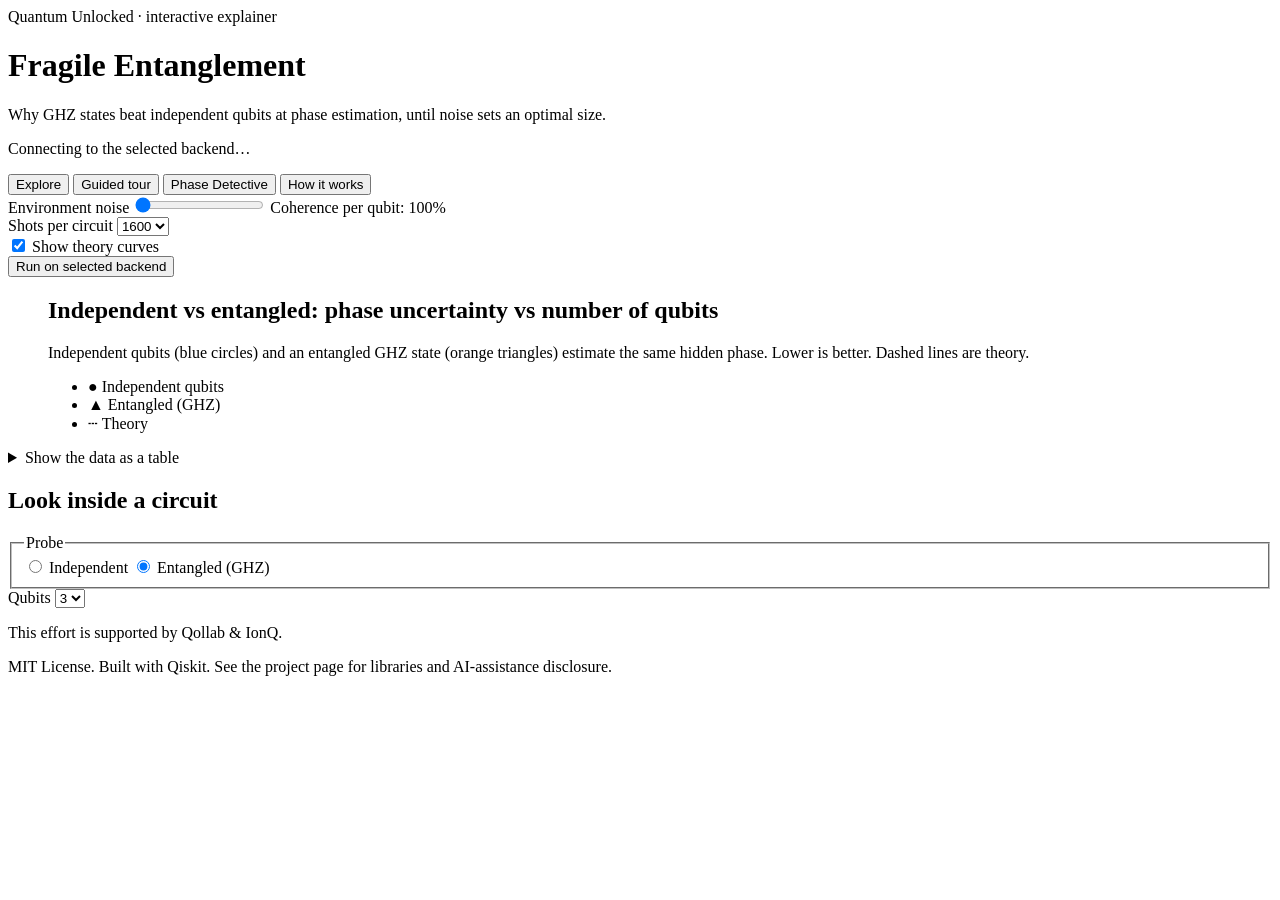
==== index.html @ 40e0848c "initial setup" ====
<!-- Qollab inserts this inside the page body: no <html>/<head>/<body>, and <script> tags do not run. -->
<div class="app">
  <header class="masthead">
    <p class="eyebrow">Quantum Unlocked · interactive explainer</p>
    <h1>Fragile Entanglement</h1>
    <p class="lede">Why GHZ states beat independent qubits at phase estimation, until noise sets an optimal size.</p>
    <p class="backend" id="backend-status" role="status">Connecting to the selected backend…</p>
  </header>

  <div class="tabs" role="tablist" aria-label="Sections">
    <button role="tab" id="tab-explore" data-tab="explore" aria-controls="panel-explore" aria-selected="true">Explore</button>
    <button role="tab" id="tab-tour" data-tab="tour" aria-controls="panel-tour" aria-selected="false" tabindex="-1">Guided tour</button>
    <button role="tab" id="tab-game" data-tab="game" aria-controls="panel-game" aria-selected="false" tabindex="-1">Phase Detective</button>
    <button role="tab" id="tab-about" data-tab="about" aria-controls="panel-about" aria-selected="false" tabindex="-1">How it works</button>
  </div>

  <!-- ===================== GUIDED TOUR (sits above Explore and drives it) ===================== -->
  <section id="panel-tour" role="tabpanel" aria-labelledby="tab-tour" class="panel tour" hidden>
    <p class="tour-count" data-tour="count"></p>
    <h2 data-tour="title" tabindex="-1"></h2>
    <p data-tour="body"></p>
    <div class="row">
      <button type="button" data-tour="prev">Back</button>
      <button type="button" class="primary" data-tour="next">Next</button>
    </div>
  </section>

  <!-- ===================== EXPLORE ===================== -->
  <section id="panel-explore" role="tabpanel" aria-labelledby="tab-explore" class="panel">
    <div class="controls" aria-label="Experiment controls" role="group">
      <div class="control">
        <label for="noise">Environment noise</label>
        <input id="noise" type="range" min="0" max="8" step="1" value="0" aria-describedby="noise-out">
        <output id="noise-out" for="noise">Coherence per qubit: 100%</output>
      </div>
      <div class="control">
        <label for="shots">Shots per circuit</label>
        <select id="shots">
          <option value="100">100</option>
          <option value="400">400</option>
          <option value="1600" selected>1600</option>
        </select>
      </div>
      <div class="control">
        <label class="check"><input id="show-theory" type="checkbox" checked> Show theory curves</label>
      </div>
      <div class="control">
        <button type="button" id="run-live" class="primary">Run on selected backend</button>
        <p id="run-status" class="hint" role="status"></p>
      </div>
    </div>

    <figure class="chart-wrap" id="chart">
      <figcaption>
        <h2 id="chart-title">Independent vs entangled: phase uncertainty vs number of qubits</h2>
        <p id="chart-desc" class="hint">Independent qubits (blue circles) and an entangled GHZ state (orange triangles) estimate the same hidden phase. Lower is better. Dashed lines are theory.</p>
        <p id="data-source" class="hint"></p>
      </figcaption>
      <ul class="legend" aria-label="Legend">
        <li><span class="swatch s-product" aria-hidden="true">●</span> Independent qubits</li>
        <li><span class="swatch s-ghz" aria-hidden="true">▲</span> Entangled (GHZ)</li>
        <li><span class="swatch theory" aria-hidden="true">┄</span> Theory</li>
      </ul>
      <div class="tooltip" hidden></div>
    </figure>

    <p id="insight" class="insight" aria-live="polite"></p>

    <details class="table-view">
      <summary>Show the data as a table</summary>
      <table>
        <caption>Measured and predicted phase uncertainty</caption>
        <thead><tr><th scope="col">Probe</th><th scope="col">N</th><th scope="col">Δφ measured</th><th scope="col">Δφ theory</th><th scope="col">Estimate φ̂</th><th scope="col">Signal lost</th></tr></thead>
        <tbody id="data-table"></tbody>
      </table>
    </details>

    <section class="circuit-view" aria-labelledby="circuit-title">
      <h2 id="circuit-title">Look inside a circuit</h2>
      <div class="row" role="group" aria-label="Circuit to show">
        <fieldset class="inline">
          <legend>Probe</legend>
          <label><input type="radio" name="circ-scheme" value="product"> Independent</label>
          <label><input type="radio" name="circ-scheme" value="ghz" checked> Entangled (GHZ)</label>
        </fieldset>
        <label for="circ-n">Qubits</label>
        <select id="circ-n"><option>1</option><option>2</option><option selected>3</option><option>4</option><option>5</option><option>6</option></select>
      </div>
      <p id="circuit-meta" class="hint"></p>
      <pre id="circuit-text" tabindex="0" aria-label="Circuit diagram as text"></pre>
      <ol id="circuit-steps" class="steps"></ol>
    </section>
  </section>

  <!-- ===================== PHASE DETECTIVE ===================== -->
  <section id="panel-game" role="tabpanel" aria-labelledby="tab-game" class="panel" hidden>
    <h2 data-game="round" tabindex="-1"></h2>
    <p data-game="noise"></p>
    <p class="hint">A phase is hidden somewhere between −0.45 and 0.45 rad. You have 300 shots. Pick your probe.</p>
    <div class="row">
      <fieldset class="inline">
        <legend>Probe</legend>
        <label><input type="radio" name="game-scheme" value="product" checked> Independent qubits</label>
        <label><input type="radio" name="game-scheme" value="ghz"> Entangled (GHZ)</label>
      </fieldset>
      <label for="game-n">Qubits</label>
      <select id="game-n" data-game="n"><option>1</option><option>2</option><option selected>3</option><option>4</option><option>5</option><option>6</option></select>
      <button type="button" class="primary" data-game="guess">Measure and guess</button>
    </div>
    <p data-game="status" class="hint" role="status"></p>
    <div data-game="result" hidden>
      <svg data-game="line" viewBox="0 0 600 90" role="img" class="numberline"></svg>
      <p data-game="summary"></p>
      <p data-game="best" class="hint"></p>
      <button type="button" data-game="next">Next round</button>
    </div>
  </section>

  <!-- ===================== HOW IT WORKS ===================== -->
  <section id="panel-about" role="tabpanel" aria-labelledby="tab-about" class="panel prose" hidden>
    <h2>How it works</h2>
    <p><strong>The task.</strong> Both probes estimate the same hidden phase φ. Each configuration is measured in two quadratures (X and Y), and the phase comes from atan2(⟨Y⟩, ⟨X⟩).</p>
    <p><strong>Independent qubits.</strong> Each qubit starts in |+⟩ and picks up φ. N qubits give N independent samples per shot, so Δφ ≈ 1/√(N·shots).</p>
    <p><strong>Entangled GHZ state.</strong> (|0…0⟩ + |1…1⟩)/√2 picks up Nφ. We un-entangle and read one qubit, so Δφ ≈ 1/(N·√shots).</p>
    <p><strong>Noise.</strong> Every data qubit is coupled to its own environment qubit by a controlled-phase gate, and the environment is never measured. Each qubit keeps coherence c; the GHZ state keeps only cᴺ. The GHZ error grows like 1/(N·cᴺ), which is smallest at N ≈ −1/ln c.</p>
    <p><strong>Uncertainty.</strong> Error bars come from binomial shot noise propagated through atan2 (the delta method). Dashed curves are the closed-form prediction.</p>
    <p><strong>Backends.</strong> Every simulator on Qollab is free. IonQ backends accept one job per run, so the whole sweep is sent as a single job.</p>
  </section>

  <footer class="footer">
    <p>This effort is supported by Qollab &amp; IonQ.</p>
    <p class="hint">MIT License. Built with Qiskit. See the project page for libraries and AI-assistance disclosure.</p>
  </footer>

  <div id="live-region" class="visually-hidden" aria-live="polite"></div>
</div>
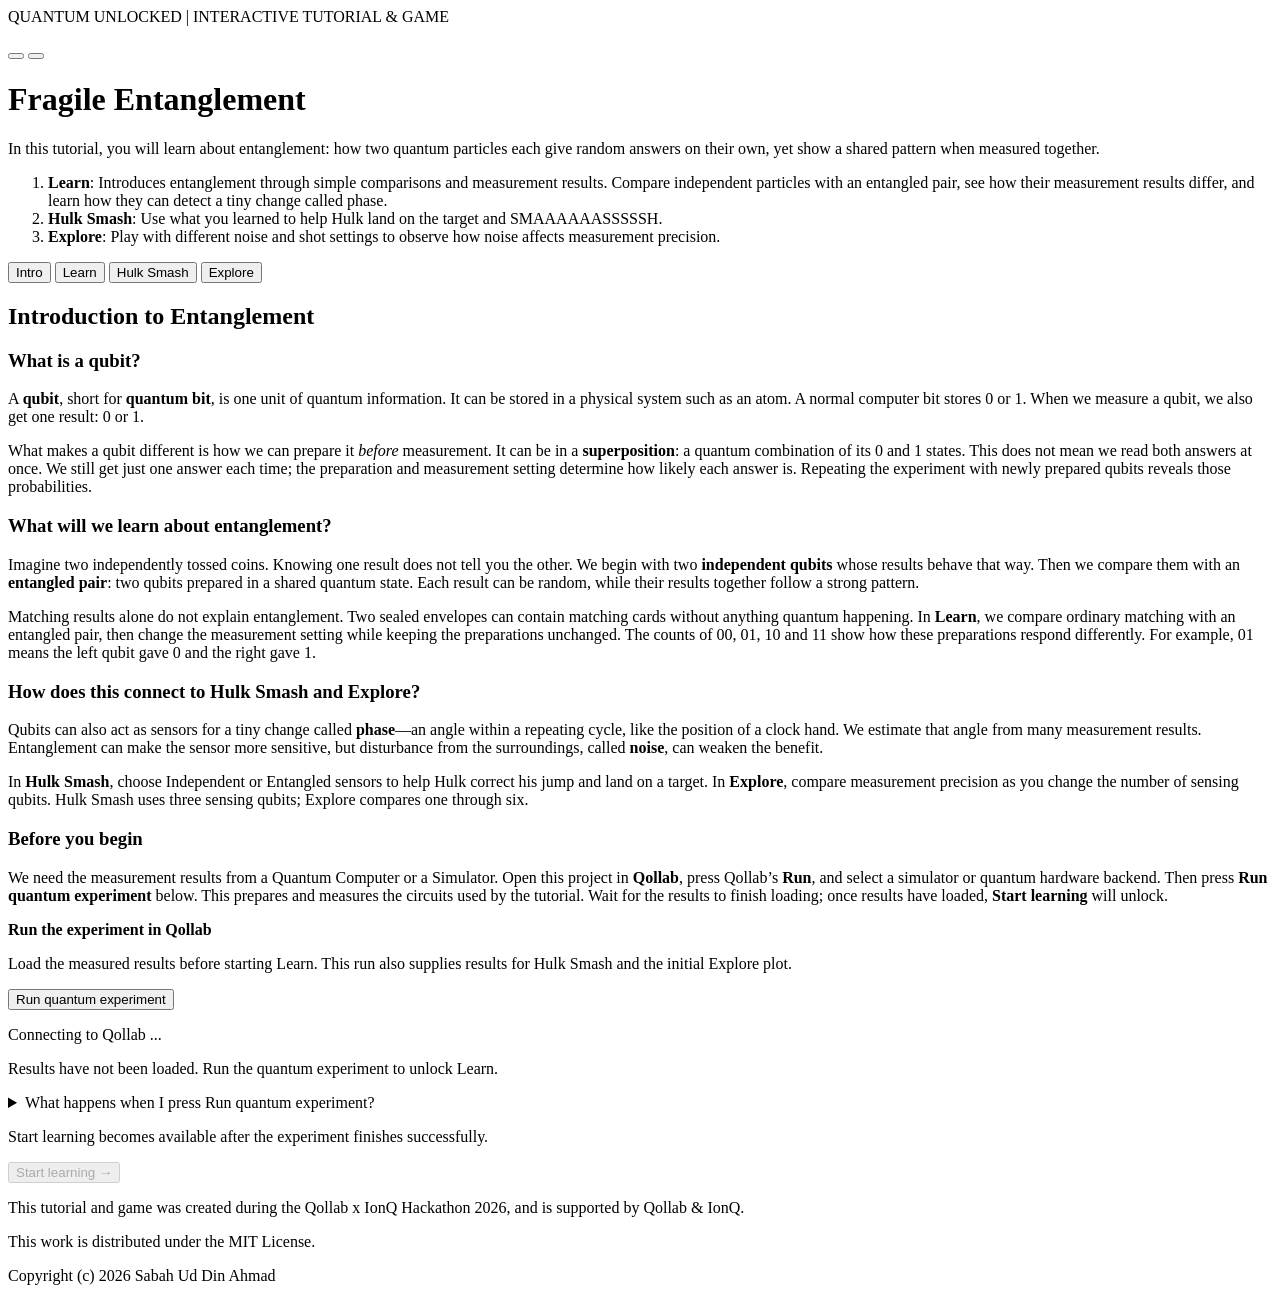
==== commit 593b6d92: "feat: added Hulk Smash game, improved the lessons, and removed bugs from Explore view" ====
--- a/index.html
+++ b/index.html
@@ -1,38 +1,193 @@
 <!-- Qollab inserts this inside the page body: no <html>/<head>/<body>, and <script> tags do not run. -->
 <div class="app">
   <header class="masthead">
-    <p class="eyebrow">Quantum Unlocked · interactive explainer</p>
+    <div class="masthead-top">
+      <p class="eyebrow">QUANTUM UNLOCKED | INTERACTIVE TUTORIAL &amp; GAME</p>
+      <div class="theme-toggle" role="group" aria-label="Appearance">
+        <button type="button" id="theme-light" aria-label="Light theme" aria-pressed="true" title="Light theme">
+          <svg viewBox="0 0 24 24" aria-hidden="true"><circle cx="12" cy="12" r="4"/><path d="M12 2v2m0 16v2M2 12h2m16 0h2M4.93 4.93l1.42 1.42m11.3 11.3 1.42 1.42M4.93 19.07l1.42-1.42m11.3-11.3 1.42-1.42"/></svg>
+        </button>
+        <button type="button" id="theme-dark" aria-label="Dark theme" aria-pressed="false" title="Dark theme">
+          <svg viewBox="0 0 24 24" aria-hidden="true"><path d="M20.9 13.1A9 9 0 0 1 10.9 3.1 9 9 0 1 0 20.9 13.1Z"/></svg>
+        </button>
+      </div>
+    </div>
     <h1>Fragile Entanglement</h1>
-    <p class="lede">Why GHZ states beat independent qubits at phase estimation, until noise sets an optimal size.</p>
-    <p class="backend" id="backend-status" role="status">Connecting to the selected backend…</p>
-  </header>
+    <p class="lede">In this tutorial, you will learn about entanglement: how two quantum particles each give random answers on their own, yet show a shared pattern when measured together.</p>
+    <ol class="lede-steps">
+      <li><b>Learn</b>: Introduces entanglement through simple comparisons and measurement results. Compare independent particles with an entangled pair, see how their measurement results differ, and learn how they can detect a tiny change called phase.</li>
+      <li><b>Hulk Smash</b>: Use what you learned to help Hulk land on the target and SMAAAAAASSSSSH.</li>
+      <li><b>Explore</b>: Play with different noise and shot settings to observe how noise affects measurement precision.</li>
+    </ol>
+</header>
 
   <div class="tabs" role="tablist" aria-label="Sections">
-    <button role="tab" id="tab-explore" data-tab="explore" aria-controls="panel-explore" aria-selected="true">Explore</button>
-    <button role="tab" id="tab-tour" data-tab="tour" aria-controls="panel-tour" aria-selected="false" tabindex="-1">Guided tour</button>
-    <button role="tab" id="tab-game" data-tab="game" aria-controls="panel-game" aria-selected="false" tabindex="-1">Phase Detective</button>
-    <button role="tab" id="tab-about" data-tab="about" aria-controls="panel-about" aria-selected="false" tabindex="-1">How it works</button>
+    <button role="tab" id="tab-intro" data-tab="intro" aria-controls="panel-intro" aria-selected="true">Intro</button>
+    <button role="tab" id="tab-learn" data-tab="learn" aria-controls="panel-learn" aria-selected="false" tabindex="-1">Learn</button>
+    <button role="tab" id="tab-game" data-tab="game" aria-controls="panel-game" aria-selected="false" tabindex="-1">Hulk Smash</button>
+    <button role="tab" id="tab-explore" data-tab="explore" aria-controls="panel-explore" aria-selected="false" tabindex="-1">Explore</button>
   </div>
 
-  <!-- ===================== GUIDED TOUR (sits above Explore and drives it) ===================== -->
-  <section id="panel-tour" role="tabpanel" aria-labelledby="tab-tour" class="panel tour" hidden>
-    <p class="tour-count" data-tour="count"></p>
-    <h2 data-tour="title" tabindex="-1"></h2>
-    <p data-tour="body"></p>
+  <!-- ===================== INTRODUCTION ===================== -->
+  <section id="panel-intro" role="tabpanel" aria-labelledby="tab-intro" class="panel learn">
+    <div class="learn-welcome">
+      <h2>Introduction to Entanglement</h2>
+      <h3>What is a qubit?</h3>
+      <p>A <strong>qubit</strong>, short for <strong>quantum bit</strong>, is one unit of quantum information. It can be stored in a physical system such as an atom. A normal computer bit stores 0 or 1. When we measure a qubit, we also get one result: 0 or 1.</p>
+      <p>What makes a qubit different is how we can prepare it <em>before</em> measurement. It can be in a <strong>superposition</strong>: a quantum combination of its 0 and 1 states. This does not mean we read both answers at once. We still get just one answer each time; the preparation and measurement setting determine how likely each answer is. Repeating the experiment with newly prepared qubits reveals those probabilities.</p>
+      <h3>What will we learn about entanglement?</h3>
+      <p>Imagine two independently tossed coins. Knowing one result does not tell you the other. We begin with two <strong>independent qubits</strong> whose results behave that way. Then we compare them with an <strong>entangled pair</strong>: two qubits prepared in a shared quantum state. Each result can be random, while their results together follow a strong pattern.</p>
+      <p>Matching results alone do not explain entanglement. Two sealed envelopes can contain matching cards without anything quantum happening. In <b>Learn</b>, we compare ordinary matching with an entangled pair, then change the measurement setting while keeping the preparations unchanged. The counts of 00, 01, 10 and 11 show how these preparations respond differently. For example, 01 means the left qubit gave 0 and the right gave 1.</p>
+      <h3>How does this connect to Hulk Smash and Explore?</h3>
+      <p>Qubits can also act as sensors for a tiny change called <strong>phase</strong>—an angle within a repeating cycle, like the position of a clock hand. We estimate that angle from many measurement results. Entanglement can make the sensor more sensitive, but disturbance from the surroundings, called <strong>noise</strong>, can weaken the benefit.</p>
+      <p>In <strong>Hulk Smash</strong>, choose Independent or Entangled sensors to help Hulk correct his jump and land on a target. In <strong>Explore</strong>, compare measurement precision as you change the number of sensing qubits. Hulk Smash uses three sensing qubits; Explore compares one through six.</p>
+      <h3>Before you begin</h3>
+      <p>We need the measurement results from a Quantum Computer or a Simulator. Open this project in <strong>Qollab</strong>, press Qollab’s <strong>Run</strong>, and select a simulator or quantum hardware backend. Then press <strong>Run quantum experiment</strong> below. This prepares and measures the circuits used by the tutorial. Wait for the results to finish loading; once results have loaded, <strong>Start learning</strong> will unlock.</p>
+    </div>
+    <section class="session-bar" aria-label="Quantum experiment">
+      <div><strong>Run the experiment in Qollab</strong><p class="hint">Load the measured results before starting Learn. This run also supplies results for Hulk Smash and the initial Explore plot.</p></div>
+      <button type="button" class="primary" id="run-session">Run quantum experiment</button>
+      <p id="session-backend" class="hint">Connecting to Qollab ...</p>
+      <p id="session-status" role="status">Results have not been loaded. Run the quantum experiment to unlock Learn.</p>
+    </section>
+    <details class="quantum-source" id="run-explanation"><summary>What happens when I press Run quantum experiment?</summary>
+        <ol>
+          <li><strong>Qollab sends one batch to your selected backend.</strong> A simulator calculates the circuit outcomes on a classical computer. A hardware backend runs operations and measurements on physical qubits. The selected backend name appears below.</li>
+          <li><strong>Each circuit runs 400 times.</strong> Each repetition, called a shot, starts with freshly prepared qubits. We collect the resulting 0s and 1s into counts. There are 78 circuits in the batch.</li>
+          <li><strong>The results power all three views.</strong> Learn reveals the measured pair results. Hulk Smash uses phase estimates from its own measured circuits. Explore receives an initial comparison plot. Revealing a recorded result does not send another job.</li>
+          <li><strong>Learn unlocks after success.</strong> If the first run fails, the lessons remain locked until results load successfully. Returning to Intro later keeps your current lesson and results.</li>
+        </ol>
+        </p>
+        <p>On IonQ, this batch uses the one-job allowance for the current Qollab run. You can keep using the loaded results. To request a new batch, stop and restart the project in Qollab. Replaying a game uses its recorded results.</p>
+      </details>
+    <p class="hint" id="learn-unlock-status" role="status">Start learning becomes available after the experiment finishes successfully.</p>
+    <button type="button" class="primary" data-learn="start" disabled aria-describedby="learn-unlock-status">Start learning <span aria-hidden="true">→</span></button>
+  </section>
+
+  <!-- ===================== LEARN ===================== -->
+  <section id="panel-learn" role="tabpanel" aria-labelledby="tab-learn" class="panel learn" hidden>
+    <div data-learn="locked">
+      <h2>Run the experiment before starting Learn</h2>
+      <p>The lessons use recorded measurement results. Open Intro, read what the experiment does, and run it to load those results first.</p>
+      <button type="button" class="primary" data-learn="open-intro">Go to Intro</button>
+    </div>
+    <div data-learn="lesson" hidden>
+    <p class="tour-count" data-learn="count"></p>
+    <h2 data-learn="title" tabindex="-1"></h2>
+    <div class="lesson-copy" data-learn="body"></div>
+    <div class="entanglement-lab" data-learn="coins">
+      <div class="lab-heading"><div><p class="eyebrow">Try it yourself</p><h3>Two particles. What will they reveal?</h3></div><button type="button" data-pair="reset">Restart experiments</button></div>
+      <div class="pair-step-intro">
+        <p class="eyebrow" data-pair="step-count">Experiment 1 of 4</p>
+        <h4 data-pair="step-title" tabindex="-1">Start with independent particles</h4>
+        <div data-pair="step-body"></div>
+        <p class="pair-change" data-pair="change"></p>
+      </div>
+      <div class="pair-direction" aria-label="Current measurement direction"><span class="detector" aria-hidden="true">↑</span><strong data-pair="direction-label">First direction</strong></div>
+      <p class="hint" data-pair="direction-note">Each measurement uses a fresh pair. We keep the detectors in the same direction for the first three experiments.</p>
+      <div class="pair-comparisons">
+        <article class="pair-card" data-pair-kind="independent">
+          <p class="eyebrow">Independent particles</p><h4>Two individual stories</h4>
+          <div class="particle-pair"><div><span>Left</span><span class="particle" data-pair="a">?</span><span class="detector" aria-hidden="true">↑</span></div><span class="pair-link" aria-hidden="true"></span><div><span>Right</span><span class="particle" data-pair="b">?</span><span class="detector" aria-hidden="true">↑</span></div></div>
+          <p data-pair="explanation">Here each result is independently random. Learning the left result does not help you predict the right.</p>
+          <details class="measurement-counts"><summary>All measurement counts in this direction</summary><div data-pair="histogram"></div></details>
+          <p class="pair-baseline" data-pair="baseline" hidden></p>
+          <p class="pair-count" data-pair="count">No pairs measured yet</p><div class="pair-history" data-pair="history" aria-label="Recent independent-particle results"></div>
+        </article>
+        <article class="pair-card entangled-pair" data-pair-kind="entangled" hidden>
+          <p class="eyebrow">Entangled particles</p><h4>One shared quantum story</h4>
+          <div class="particle-pair"><div><span>Left</span><span class="particle" data-pair="a">?</span><span class="detector" aria-hidden="true">↑</span></div><span class="pair-link" aria-hidden="true"></span><div><span>Right</span><span class="particle" data-pair="b">?</span><span class="detector" aria-hidden="true">↑</span></div></div>
+          <p data-pair="explanation">For this ideal entangled pair, both measurement directions used here give matching results. Each individual result is still random.</p>
+          <details class="measurement-counts"><summary>All measurement counts in this direction</summary><div data-pair="histogram"></div></details>
+          <p class="pair-baseline" data-pair="baseline" hidden></p>
+          <p class="pair-count" data-pair="count">No pairs measured yet</p><div class="pair-history" data-pair="history" aria-label="Recent entangled-particle results"></div>
+        </article>
+        <article class="pair-card ordinary-pair" data-pair-kind="matching" hidden>
+          <p class="eyebrow">Prepared to match</p><h4>Agreement arranged in advance</h4>
+          <div class="particle-pair"><div><span>Left</span><span class="particle" data-pair="a">?</span><span class="detector" aria-hidden="true">↑</span></div><span class="pair-link" aria-hidden="true"></span><div><span>Right</span><span class="particle" data-pair="b">?</span><span class="detector" aria-hidden="true">↑</span></div></div>
+          <p data-pair="explanation">Imagine matching cards sealed in envelopes. Agreement can be arranged without entanglement. This comparison prepares either 00 or 11 at random.</p>
+          <details class="measurement-counts"><summary>All measurement counts in this direction</summary><div data-pair="histogram"></div></details>
+          <p class="pair-baseline" data-pair="baseline" hidden></p>
+          <p class="pair-count" data-pair="count">No pairs measured yet</p><div class="pair-history" data-pair="history" aria-label="Recent ordinary matching-pair results"></div>
+        </article>
+      </div>
+      <div class="row pair-actions">
+        <button type="button" class="primary" data-pair="measure" disabled>1. Reveal a left result</button>
+        <button type="button" data-pair="reveal" disabled>2. Reveal the right particle</button>
+        <button type="button" data-pair="batch" disabled>Reveal 20 recorded pairs</button>
+      </div>
+      <p class="pair-feedback" data-pair="feedback" role="status">Start by measuring the left particles. A question mark means the result has not been revealed.</p>
+      <div class="row pair-step-nav"><button type="button" data-pair="previous-step" disabled>Previous experiment</button><button type="button" class="primary" data-pair="next-step" disabled>Next: prepare an entangled pair</button></div>
+      <div class="pair-takeaway" data-pair="takeaway" hidden><h4>What changed—and what stayed the same?</h4><p>We kept the pair preparations the same and changed the measurement direction for fresh pairs. The ideal prediction: the arranged matching pair loses its agreement in the second direction, while the entangled pair keeps it. Compare that prediction with your backend’s counts. That is why matching once is not the whole quantum story.</p><p>Each entangled result was still random. Entanglement gives the pair a shared quantum pattern; it does not let you choose a result or send an instant message.</p></div>
+      <p class="hint">The ideal predictions may differ from a noisy backend’s counts. An entangled particle does not send a message to its partner, and you cannot choose its random result. Matching results in one direction alone do not establish entanglement.</p>
+      <details data-pair="technical" hidden><summary>A closer look at the ordinary matching comparison</summary><p>The envelopes are an analogy for an answer fixed in advance. In the quantum comparison, we prepare both particles as 0 or both as 1 in the first direction, with a random choice each time. We do not prepare a coherent combination of the two possibilities. Turning the detectors changes the measurement question; it does not turn those prepared particles into an entangled pair.</p><p>The ordinary comparison is a random mixture of 00 and 11 in the first direction. In the second direction, its outcomes become independent. The entangled pair used here keeps its agreement in both directions. This illustrates the difference between these prepared states; ruling out all ordinary hidden explanations needs a fuller experiment.</p><p>The independent particles here are independently and randomly prepared, so their results are unpredictable in both directions. The measurement sensors introduced in later lessons use a different preparation.</p></details>
+    </div>
     <div class="row">
-      <button type="button" data-tour="prev">Back</button>
-      <button type="button" class="primary" data-tour="next">Next</button>
-    </div>
+      <button type="button" data-learn="prev">Back</button>
+      <button type="button" class="primary" data-learn="next">Next</button>
+      <button type="button" data-learn="explore">Try Explore</button>
+    </div>
+    </div>
+  </section>
+
+  <!-- ===================== HULK SMASH ===================== -->
+  <section id="panel-game" role="tabpanel" aria-labelledby="tab-game" class="panel" hidden>
+    <p class="eyebrow">GAME</p>
+    <h2>Hulk Smash</h2>
+      <p>Hulk wants to jump onto the target and smash it, but he doesn't know exactly where it is. The target sits a hidden distance to the left or right of where he would normally land, so he may miss. Your job is to choose the quantum sensor that helps him locate the target and adjust his jump: <strong>Independent (unentangled)</strong> or <strong>Entangled</strong>. Then press <strong>SMASH</strong>. Hulk measures the target's position with your chosen sensor and corrects his jump by that reading.</p>
+      <div class="game-instructions">
+      <h3>What controls the landing?</h3>
+      <ul>
+        <li><strong>You choose the sensor.</strong> Independent uses three separate qubits that each sense the target's offset, and their readings are averaged. Entangled links three qubits into one shared state that amplifies the offset signal (the phase) three times, which makes it more precise but much more easily disrupted by noise.</li>
+        <li><strong>The round sets the noise.</strong> The displayed noise level tells you how much the sensor's signal is weakened. It does not move Hulk or the target, and it is not the chance of missing. Noise changes between rounds; you cannot adjust it.</li>
+        <li><strong>The target's offset is hidden.</strong> Its size and direction are encoded as a phase on the qubits. The sensor estimates it from quantum measurements.</li>
+        <li><strong>The reading decides the landing.</strong> Hulk shifts his jump by exactly the sensor's reading. A reading close to the true offset puts him on target; an inaccurate reading makes him miss. After the smash, you see the reading, the true offset, and their difference.</li>
+      </ul>
+      <p>Both options use three sensing qubits and the same number of measurement runs. A more precise sensor is more likely to land Hulk close to the target, but no single jump is guaranteed.</p>
+      </div>
+    <p class="hint">SCORING: A hit earns 1 point and lowers anger by 1 (never below 0). A miss raises anger by 3. Anger at 10 ends the game. Keep Hulk calm through 12 rounds.</p>
+    <div class="game-scoreboard"><strong data-game="round" tabindex="-1">Round 1 of 12</strong><span data-game="score">0 points</span><strong data-game="anger">Anger 0 / 10</strong></div>
+    <progress class="anger-meter" data-game="meter" max="10" value="0" aria-label="Hulk anger"></progress>
+    <svg class="hulk-stage" data-game="stage" viewBox="0 0 800 300" role="img" aria-label="Hulk Smash waits on the left. A smash target stands on the right. The landing is hidden until you commit.">
+      <g class="smash-debris" aria-hidden="true"><path d="M530 202l-12-14m62 14 12-14m-52-3-4-16m34 16 4-16"/></g>
+      <path class="hulk-ground" d="M0 230H800V300H0Z"/>
+      <g class="hulk-target"><path d="M535 230V215H585V230Z"/><circle cx="560" cy="220" r="17"/><circle cx="560" cy="220" r="8"/></g>
+      <text x="560" y="190" text-anchor="middle" class="jump-label">SMASH HERE</text>
+      <g data-game="hulk" transform="translate(110 230)">
+        <path class="hulk-skin" d="M-24-67Q-55-75-57-45L-48-27-32-31-34-50-25-42H25L34-50 32-31 48-27 57-45Q55-75 24-67L18-75H-18Z"/>
+        <path class="hulk-pants" d="M-25-43H25L28-15H5L0-28-5-15H-28Z"/>
+        <path class="hulk-skin" d="M-26-16H-8V-3H-31V-9ZM8-16H26L31-9V-3H8Z"/>
+        <rect class="hulk-skin" x="-20" y="-107" width="40" height="37" rx="10"/>
+        <path class="hulk-hair" d="M-20-91V-106L-12-113 0-109 11-113 20-105V-91L11-99 2-96-8-101Z"/>
+        <path class="hulk-face" d="M-12-88H-5M5-88H12"/>
+        <path class="hulk-face" data-game="mouth" d="M-8-77Q0-72 8-77"/>
+      </g>
+      <text data-game="smash" class="smash-word" x="560" y="110" text-anchor="middle" hidden>SMASH!</text>
+    </svg>
+    <p class="wind-report" data-game="noise">Wind noise will appear after the experiment runs.</p>
+    <p class="hint">Noise here means how much of each qubit’s useful phase signal is lost. Every option uses the same number of sensing qubits and shots.</p>
+    <fieldset class="hulk-choices" data-game="choices" disabled><legend>Choose what Hulk should use. Each choice uses 3 sensing qubits.</legend>
+      <label><input type="radio" name="game-scheme" value="product" checked><strong>Independent (unentangled)</strong><span>Three independent sensors.</span></label>
+      <label><input type="radio" name="game-scheme" value="ghz"><strong>Entangled</strong><span>Amplifies the phase, but noise weakens it.</span></label>
+    </fieldset>
+    <button type="button" class="primary" data-game="commit" disabled>SMASH</button>
+    <p class="pair-feedback" data-game="status" role="status">Run the experiment to begin. No reading or landing path is shown before your decision.</p>
+    <div data-game="result" hidden><h3 data-game="summary"></h3><p data-game="reading"></p><p data-game="lesson"></p><details><summary>Inspect the recorded measurement counts</summary><pre data-game="counts"></pre></details><div class="row"><button type="button" class="primary" data-game="next">Next round</button><button type="button" data-game="explore">Compare sensors in Explore</button></div></div>
+    <details class="quantum-source">
+      <summary>How does the game connect to the experiment?</summary>
+      <p><strong>The hidden push is the phase we want to measure.</strong> In Learn, phase is a small angle that changes quantum measurement probabilities. Hulk Smash represents that angle as a sideways push. Hulk needs an accurate reading of the push to correct his jump.</p>
+      <p><strong>Your choice selects the quantum sensor.</strong> Independent uses three unentangled sensing qubits and averages their readings. Entangled uses three qubits in a shared state that magnifies the phase signal. Both options use the same number of sensing qubits and shots. Entanglement can help when noise is low, but its shared signal is more fragile as noise increases.</p>
+      <p><strong>Measurement results determine Hulk’s correction.</strong> Running the quantum experiment in Intro collects 0/1 counts from circuits measured in two settings. We combine these counts into a phase estimate for each sensor and round. When you press SMASH, Hulk automatically uses the estimate from your selected sensor. The reading stays hidden until you commit.</p>
+      <p><strong>A close estimate lands on target.</strong> Hulk hits when the estimate differs from the true phase by at most 0.05 radians. A larger difference makes him miss. The result shows both values so you can see why he landed where he did.</p>
+      <p><strong>Uncertainty explains reliability over many attempts.</strong> Smaller phase uncertainty means readings tend to cluster more tightly around the true angle. It does not guarantee a hit: a noisy sensor can get lucky once. Compare several rounds to understand the effect of noise and your sensor choice.</p>
+      <p>The jump is a game illustration; the sensor readings come from the experiment’s recorded results. Each round has its own measurements. Replay uses the same results; run the experiment again for new measurements.</p>
+    </details>
   </section>
 
   <!-- ===================== EXPLORE ===================== -->
-  <section id="panel-explore" role="tabpanel" aria-labelledby="tab-explore" class="panel">
+  <section id="panel-explore" role="tabpanel" aria-labelledby="tab-explore" class="panel" hidden>
+    <p class="hint">On Qollab, the run button executes Qiskit circuits on your selected simulator or hardware backend. The chart initially shows stored results. For IonQ simulators, run the quantum experiment in Intro first to populate all views.</p>
     <div class="controls" aria-label="Experiment controls" role="group">
-      <div class="control">
-        <label for="noise">Environment noise</label>
-        <input id="noise" type="range" min="0" max="8" step="1" value="0" aria-describedby="noise-out">
-        <output id="noise-out" for="noise">Coherence per qubit: 100%</output>
-      </div>
       <div class="control">
         <label for="shots">Shots per circuit</label>
         <select id="shots">
@@ -40,12 +195,20 @@
           <option value="400">400</option>
           <option value="1600" selected>1600</option>
         </select>
+        <label class="check theory-toggle"><input id="show-theory" type="checkbox" role="switch" checked> Show theory curves</label>
       </div>
       <div class="control">
-        <label class="check"><input id="show-theory" type="checkbox" checked> Show theory curves</label>
-      </div>
-      <div class="control">
+        <label for="noise">Environment noise</label>
+        <div class="noise-range">
+          <span aria-hidden="true">0%</span>
+          <input id="noise" type="range" min="0" max="8" step="1" value="0" aria-describedby="noise-out">
+          <span aria-hidden="true">40%</span>
+        </div>
+        <output id="noise-out" for="noise">Coherence per qubit: 100%</output>
+      </div>
+      <div class="control run-control">
         <button type="button" id="run-live" class="primary">Run on selected backend</button>
+        <p class="backend" id="backend-status" role="status">Connecting to the selected backend…</p>
         <p id="run-status" class="hint" role="status"></p>
       </div>
     </div>
@@ -53,27 +216,34 @@
     <figure class="chart-wrap" id="chart">
       <figcaption>
         <h2 id="chart-title">Independent vs entangled: phase uncertainty vs number of qubits</h2>
-        <p id="chart-desc" class="hint">Independent qubits (blue circles) and an entangled GHZ state (orange triangles) estimate the same hidden phase. Lower is better. Dashed lines are theory.</p>
+        <p id="chart-desc" class="hint">Independent qubits (blue circles) and an entangled GHZ state (orange triangles) estimate the same hidden phase. Dotted lines show each probe’s theoretical uncertainty.</p>
         <p id="data-source" class="hint"></p>
       </figcaption>
       <ul class="legend" aria-label="Legend">
         <li><span class="swatch s-product" aria-hidden="true">●</span> Independent qubits</li>
         <li><span class="swatch s-ghz" aria-hidden="true">▲</span> Entangled (GHZ)</li>
-        <li><span class="swatch theory" aria-hidden="true">┄</span> Theory</li>
+        <li><span class="theory-key s-product" aria-hidden="true"></span> Independent theory</li>
+        <li><span class="theory-key s-ghz" aria-hidden="true"></span> Entangled (GHZ) theory</li>
       </ul>
       <div class="tooltip" hidden></div>
     </figure>
 
     <p id="insight" class="insight" aria-live="polite"></p>
 
-    <details class="table-view">
-      <summary>Show the data as a table</summary>
+
+
+    <label class="check theory-toggle table-toggle" for="show-data-table">
+      <input id="show-data-table" type="checkbox" role="switch" aria-controls="data-table-panel">
+      <span>Show data table</span>
+      <span id="data-table-toggle-state" class="toggle-state" aria-hidden="true">Off</span>
+    </label>
+    <div id="data-table-panel" class="table-view" role="region" aria-labelledby="data-table-caption" tabindex="0" hidden>
       <table>
-        <caption>Measured and predicted phase uncertainty</caption>
+        <caption id="data-table-caption">Measured and predicted phase uncertainty</caption>
         <thead><tr><th scope="col">Probe</th><th scope="col">N</th><th scope="col">Δφ measured</th><th scope="col">Δφ theory</th><th scope="col">Estimate φ̂</th><th scope="col">Signal lost</th></tr></thead>
         <tbody id="data-table"></tbody>
       </table>
-    </details>
+    </div>
 
     <section class="circuit-view" aria-labelledby="circuit-title">
       <h2 id="circuit-title">Look inside a circuit</h2>
@@ -92,44 +262,10 @@
     </section>
   </section>
 
-  <!-- ===================== PHASE DETECTIVE ===================== -->
-  <section id="panel-game" role="tabpanel" aria-labelledby="tab-game" class="panel" hidden>
-    <h2 data-game="round" tabindex="-1"></h2>
-    <p data-game="noise"></p>
-    <p class="hint">A phase is hidden somewhere between −0.45 and 0.45 rad. You have 300 shots. Pick your probe.</p>
-    <div class="row">
-      <fieldset class="inline">
-        <legend>Probe</legend>
-        <label><input type="radio" name="game-scheme" value="product" checked> Independent qubits</label>
-        <label><input type="radio" name="game-scheme" value="ghz"> Entangled (GHZ)</label>
-      </fieldset>
-      <label for="game-n">Qubits</label>
-      <select id="game-n" data-game="n"><option>1</option><option>2</option><option selected>3</option><option>4</option><option>5</option><option>6</option></select>
-      <button type="button" class="primary" data-game="guess">Measure and guess</button>
-    </div>
-    <p data-game="status" class="hint" role="status"></p>
-    <div data-game="result" hidden>
-      <svg data-game="line" viewBox="0 0 600 90" role="img" class="numberline"></svg>
-      <p data-game="summary"></p>
-      <p data-game="best" class="hint"></p>
-      <button type="button" data-game="next">Next round</button>
-    </div>
-  </section>
-
-  <!-- ===================== HOW IT WORKS ===================== -->
-  <section id="panel-about" role="tabpanel" aria-labelledby="tab-about" class="panel prose" hidden>
-    <h2>How it works</h2>
-    <p><strong>The task.</strong> Both probes estimate the same hidden phase φ. Each configuration is measured in two quadratures (X and Y), and the phase comes from atan2(⟨Y⟩, ⟨X⟩).</p>
-    <p><strong>Independent qubits.</strong> Each qubit starts in |+⟩ and picks up φ. N qubits give N independent samples per shot, so Δφ ≈ 1/√(N·shots).</p>
-    <p><strong>Entangled GHZ state.</strong> (|0…0⟩ + |1…1⟩)/√2 picks up Nφ. We un-entangle and read one qubit, so Δφ ≈ 1/(N·√shots).</p>
-    <p><strong>Noise.</strong> Every data qubit is coupled to its own environment qubit by a controlled-phase gate, and the environment is never measured. Each qubit keeps coherence c; the GHZ state keeps only cᴺ. The GHZ error grows like 1/(N·cᴺ), which is smallest at N ≈ −1/ln c.</p>
-    <p><strong>Uncertainty.</strong> Error bars come from binomial shot noise propagated through atan2 (the delta method). Dashed curves are the closed-form prediction.</p>
-    <p><strong>Backends.</strong> Every simulator on Qollab is free. IonQ backends accept one job per run, so the whole sweep is sent as a single job.</p>
-  </section>
-
   <footer class="footer">
-    <p>This effort is supported by Qollab &amp; IonQ.</p>
-    <p class="hint">MIT License. Built with Qiskit. See the project page for libraries and AI-assistance disclosure.</p>
+    <p>This tutorial and game was created during the Qollab x IonQ Hackathon 2026, and is supported by Qollab &amp; IonQ.</p>
+    <p class="hint">This work is distributed under the MIT License.</p>
+    <p class="hint">Copyright (c) 2026 Sabah Ud Din Ahmad</p>
   </footer>
 
   <div id="live-region" class="visually-hidden" aria-live="polite"></div>
